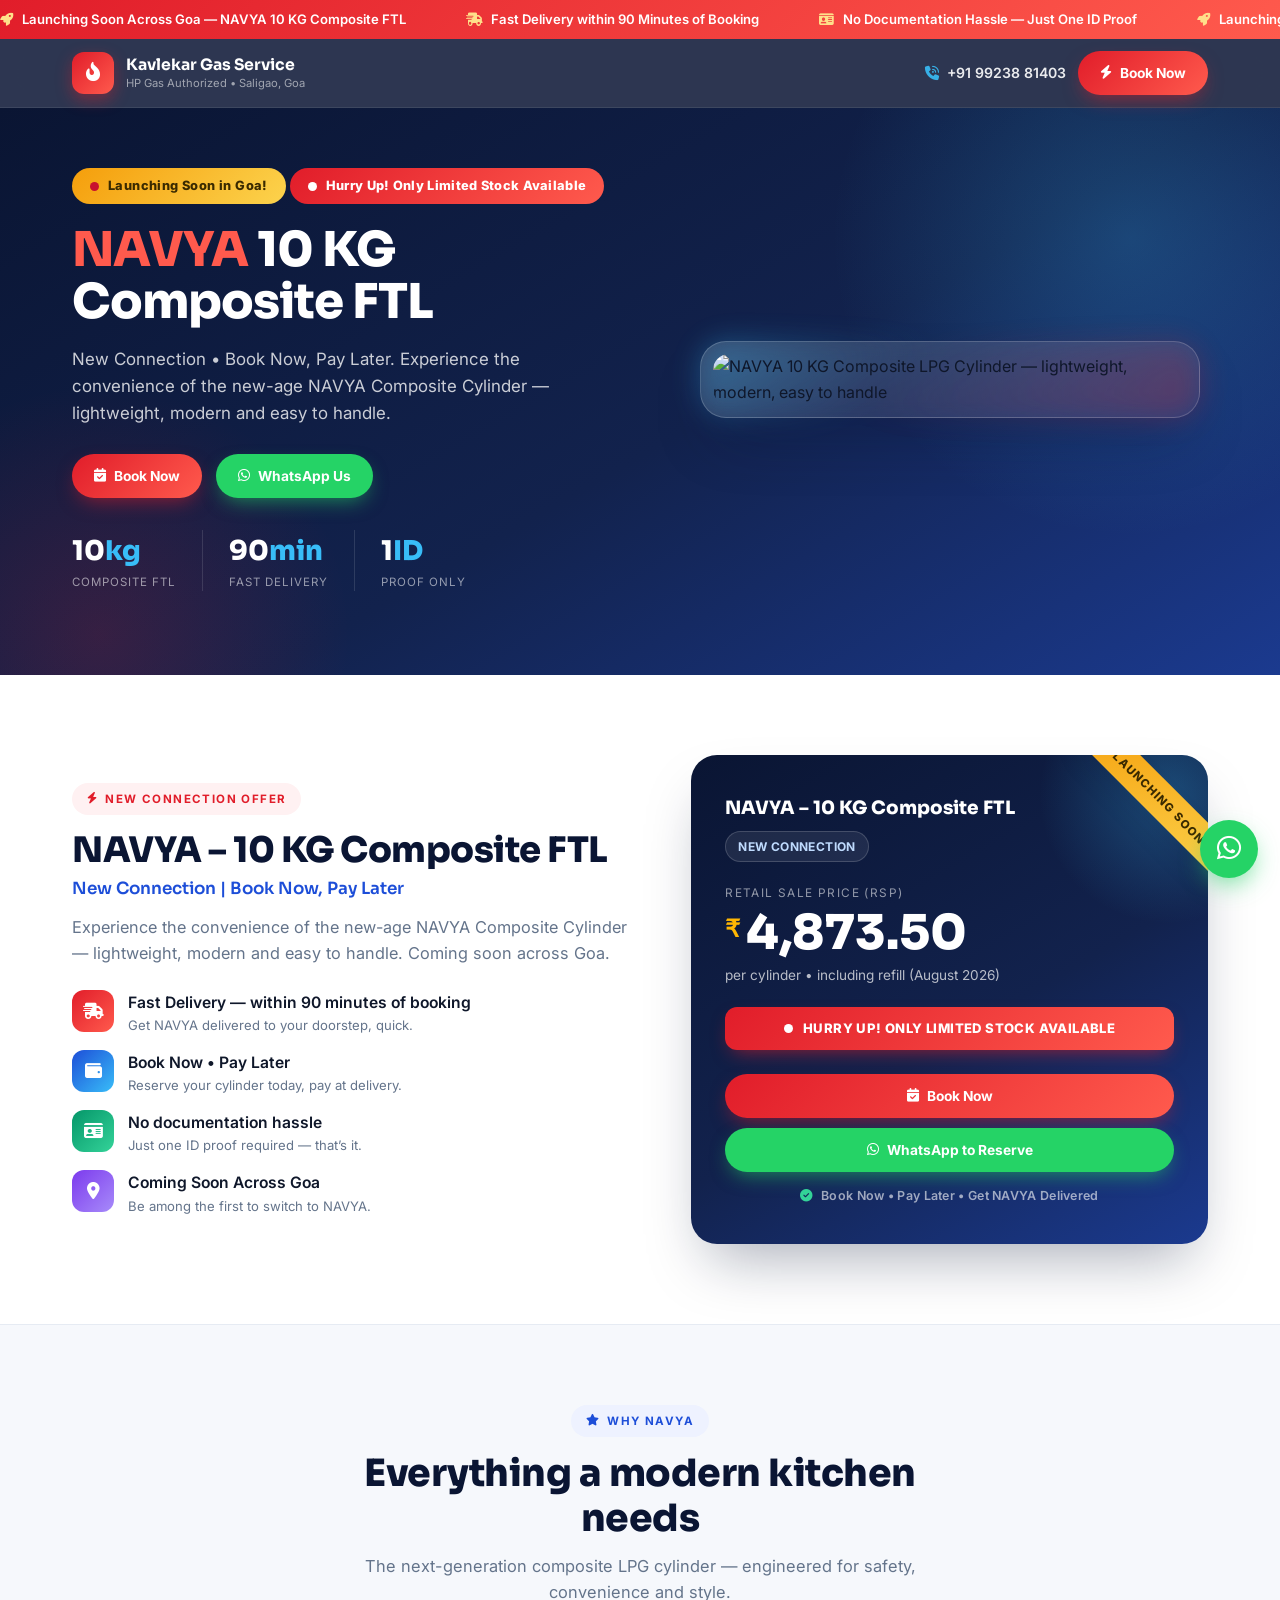
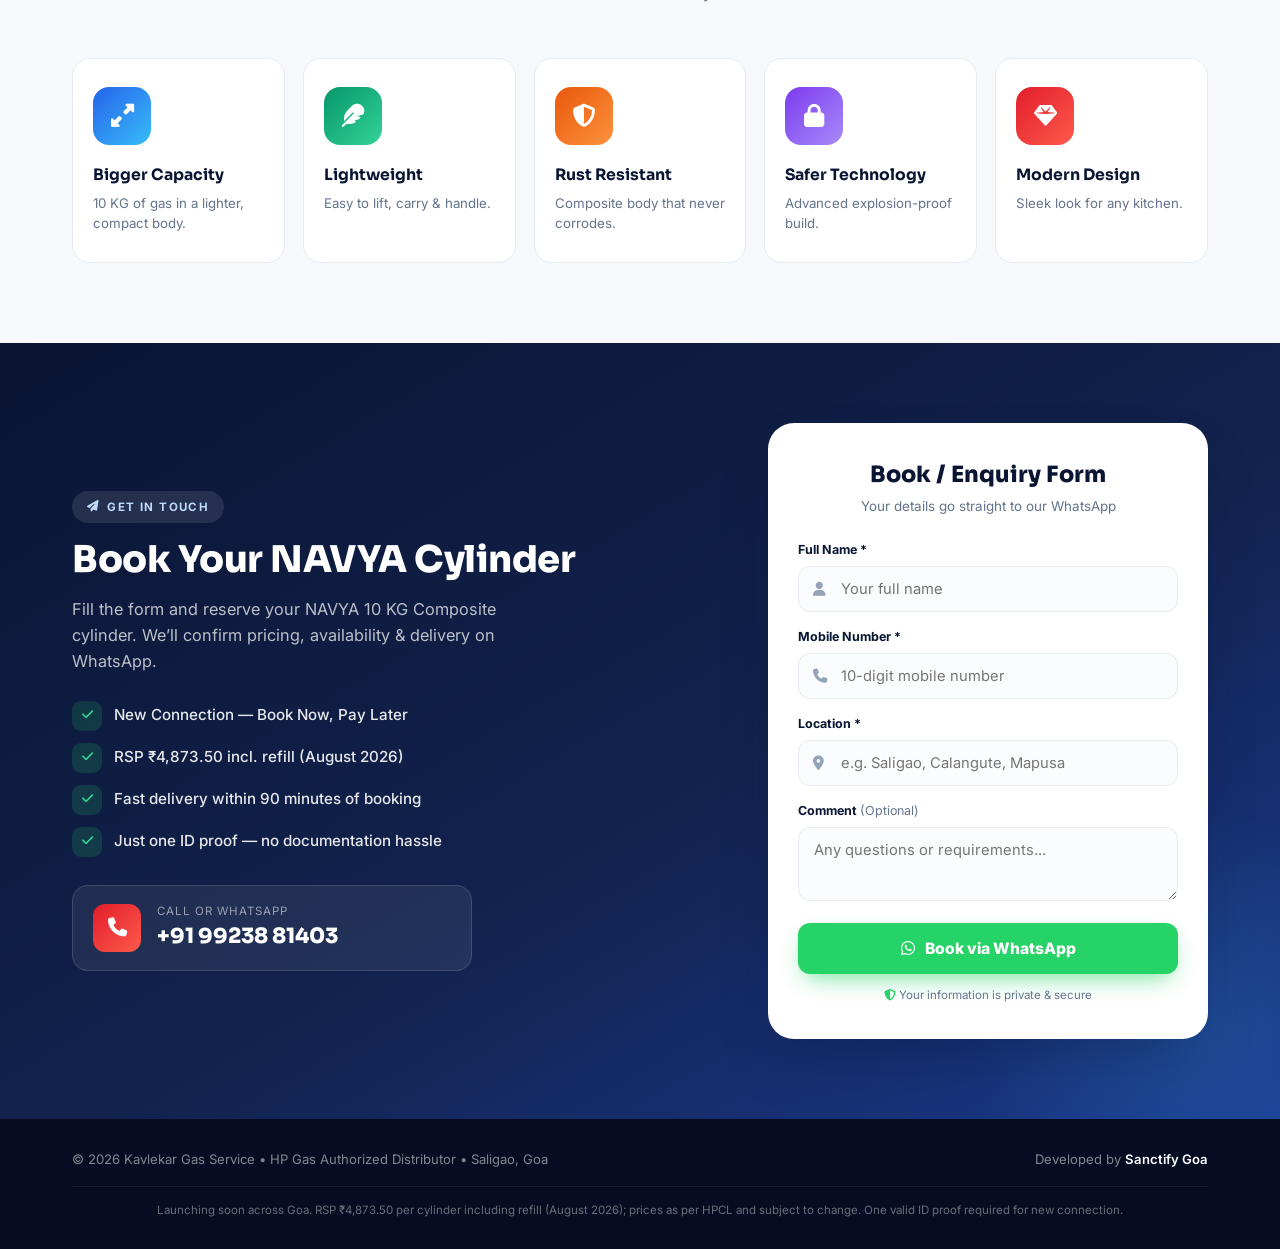
==== navya-campaign/preview/index.html @ 020d154a "preview: add Hurry Up urgency (hero + price card), fix ribbon crop, rebuild footer (copyright left, " ====
<!DOCTYPE html>
<html lang="en">
<head>
<meta charset="UTF-8">
<meta name="viewport" content="width=device-width, initial-scale=1.0">
<meta name="robots" content="noindex,nofollow">
<title>Launching Soon in Goa — NAVYA 10 KG Composite | Kavlekar Gas Service</title>
<meta name="description" content="Launching soon across Goa — NAVYA 10 KG Composite FTL. New connection, Book Now Pay Later. RSP Rs.4873.50 incl. refill. Fast delivery within 90 minutes. Just one ID proof. Call +91 99238 81403.">
<meta name="theme-color" content="#0a1533">

<link rel="icon" href="data:image/svg+xml,%3Csvg xmlns='http://www.w3.org/2000/svg' viewBox='0 0 100 100'%3E%3Crect width='100' height='100' rx='22' fill='%230a1533'/%3E%3Cpath d='M50 20c-9 12-16 20-16 32a16 16 0 0032 0c0-12-7-20-16-32z' fill='%23e11d2a'/%3E%3Cpath d='M50 40c-4 6-7 9-7 15a7 7 0 0014 0c0-6-3-9-7-15z' fill='%23ffb703'/%3E%3C/svg%3E">

<link rel="preconnect" href="https://fonts.googleapis.com">
<link rel="preconnect" href="https://fonts.gstatic.com" crossorigin>
<link href="https://fonts.googleapis.com/css2?family=Sora:wght@400;500;600;700;800&family=Inter:wght@400;500;600;700&display=swap" rel="stylesheet">
<link rel="stylesheet" href="https://cdnjs.cloudflare.com/ajax/libs/font-awesome/6.5.1/css/all.min.css">

<style>
*,*::before,*::after{margin:0;padding:0;box-sizing:border-box}
:root{
  --navy:#0a1533; --navy-2:#12224d; --blue:#1d4ed8; --sky:#38bdf8;
  --red:#e11d2a; --red-2:#b3121d; --amber:#ffb703; --green:#25d366;
  --ink:#0f172a; --muted:#64748b; --line:#e6ebf3; --bg:#f6f8fc; --card:#fff;
  --grad-hero:linear-gradient(150deg,#0a1533 0%,#12224d 55%,#1b3a8f 100%);
  --grad-red:linear-gradient(135deg,#e11d2a 0%,#ff5a4d 100%);
  --grad-blue:linear-gradient(135deg,#1d4ed8 0%,#38bdf8 100%);
  --grad-gold:linear-gradient(135deg,#f59e0b 0%,#fcd34d 100%);
  --sh-sm:0 2px 8px rgba(15,23,42,.06);
  --sh:0 12px 30px -10px rgba(15,23,42,.15);
  --sh-lg:0 30px 60px -18px rgba(10,21,51,.35);
  --r:18px; --r-lg:26px;
  --t:all .3s cubic-bezier(.4,0,.2,1);
}
html{scroll-behavior:smooth}
body{font-family:'Inter',sans-serif;color:var(--ink);background:var(--bg);line-height:1.6;overflow-x:hidden;-webkit-font-smoothing:antialiased}
h1,h2,h3,.disp{font-family:'Sora',sans-serif}
.wrap{max-width:1180px;margin:0 auto;padding:0 22px}
a{text-decoration:none}
img{max-width:100%;display:block}

/* ===== ANNOUNCEMENT TOP BAR ===== */
.topbar{background:var(--grad-red);color:#fff;font-size:.82rem;font-weight:600;overflow:hidden;white-space:nowrap}
.topbar .track{display:inline-flex;gap:60px;padding:9px 0;animation:marquee 22s linear infinite;will-change:transform}
.topbar span{display:inline-flex;align-items:center;gap:9px}
.topbar i{color:#ffe08a}
@keyframes marquee{0%{transform:translateX(0)}100%{transform:translateX(-50%)}}

/* ===== NAVBAR ===== */
.nav{position:sticky;top:0;z-index:900;background:rgba(10,21,51,.85);backdrop-filter:blur(14px);border-bottom:1px solid rgba(255,255,255,.08)}
.nav .wrap{display:flex;align-items:center;justify-content:space-between;padding-top:12px;padding-bottom:12px}
.brand{display:flex;align-items:center;gap:12px}
.brand-badge{width:42px;height:42px;border-radius:12px;background:var(--grad-red);display:flex;align-items:center;justify-content:center;color:#fff;font-size:1.2rem;box-shadow:0 6px 16px rgba(225,29,42,.4)}
.brand-txt{color:#fff;font-weight:700;font-size:.98rem;line-height:1.2;font-family:'Sora',sans-serif}
.brand-txt small{display:block;font-family:'Inter';font-weight:400;font-size:.7rem;color:rgba(255,255,255,.55);margin-top:2px}
.nav-right{display:flex;align-items:center;gap:12px}
.nav-phone{color:#fff;font-weight:600;font-size:.88rem;display:flex;align-items:center;gap:8px;opacity:.9}
.nav-phone i{color:var(--sky)}
.btn{display:inline-flex;align-items:center;gap:8px;font-weight:700;font-size:.86rem;border-radius:50px;padding:11px 22px;cursor:pointer;border:none;transition:var(--t);white-space:nowrap;font-family:'Inter'}
.btn-red{background:var(--grad-red);color:#fff;box-shadow:0 8px 20px -6px rgba(225,29,42,.6)}
.btn-red:hover{transform:translateY(-2px);box-shadow:0 12px 26px -6px rgba(225,29,42,.7)}
.btn-wa{background:var(--green);color:#fff;box-shadow:0 8px 20px -6px rgba(37,211,102,.6)}
.btn-wa:hover{transform:translateY(-2px);background:#1fbe5b;box-shadow:0 12px 26px -6px rgba(37,211,102,.7)}
.btn-block{width:100%;justify-content:center}

/* ===== HERO ===== */
.hero{position:relative;background:var(--grad-hero);overflow:hidden;padding:60px 0 84px}
.hero::before{content:"";position:absolute;width:620px;height:620px;right:-160px;top:-180px;background:radial-gradient(circle,rgba(56,189,248,.22),transparent 68%);border-radius:50%}
.hero::after{content:"";position:absolute;width:520px;height:520px;left:-160px;bottom:-220px;background:radial-gradient(circle,rgba(225,29,42,.18),transparent 68%);border-radius:50%}
.hero .wrap{position:relative;z-index:2;display:grid;grid-template-columns:1.05fr .95fr;gap:50px;align-items:center}
.pill{display:inline-flex;align-items:center;gap:9px;background:var(--grad-gold);border:none;color:#3a2a00;font-size:.8rem;font-weight:800;letter-spacing:.4px;padding:8px 18px;border-radius:50px;margin-bottom:20px}
.pill .dot{width:9px;height:9px;border-radius:50%;background:#c8102e;box-shadow:0 0 0 0 rgba(200,16,46,.7);animation:blip 1.4s infinite}
@keyframes blip{0%{box-shadow:0 0 0 0 rgba(200,16,46,.6)}70%{box-shadow:0 0 0 8px rgba(200,16,46,0)}100%{box-shadow:0 0 0 0 rgba(200,16,46,0)}}
.hero h1{color:#fff;font-size:3rem;font-weight:800;line-height:1.08;letter-spacing:-1px}
.hero h1 .red{color:#ff5a4d}
.hero p.lead{color:rgba(255,255,255,.78);font-size:1.06rem;margin:18px 0 26px;max-width:490px}
.hero-cta{display:flex;gap:14px;flex-wrap:wrap;align-items:center}
.hero-stats{display:flex;gap:26px;margin-top:32px}
.hstat .n{font-family:'Sora';font-size:1.7rem;font-weight:800;color:#fff}
.hstat .n span{color:var(--sky)}
.hstat .l{font-size:.72rem;color:rgba(255,255,255,.55);text-transform:uppercase;letter-spacing:1px}
.hstat+.hstat{padding-left:26px;border-left:1px solid rgba(255,255,255,.12)}

.pill-hurry{display:inline-flex;align-items:center;gap:9px;background:var(--grad-red);color:#fff;font-size:.8rem;font-weight:800;letter-spacing:.3px;padding:8px 18px;border-radius:50px;margin-bottom:20px}
.pill-hurry .dot{width:9px;height:9px;border-radius:50%;background:#fff;box-shadow:0 0 0 0 rgba(255,255,255,.8);animation:blipw 1.4s infinite}
@keyframes blipw{0%{box-shadow:0 0 0 0 rgba(255,255,255,.7)}70%{box-shadow:0 0 0 8px rgba(255,255,255,0)}100%{box-shadow:0 0 0 0 rgba(255,255,255,0)}}
.price-hurry{display:flex;align-items:center;justify-content:center;gap:10px;background:var(--grad-red);color:#fff;font-weight:800;font-size:.82rem;letter-spacing:.4px;text-transform:uppercase;padding:11px 14px;border-radius:12px;margin-top:20px;position:relative;z-index:1;box-shadow:0 8px 20px -8px rgba(225,29,42,.7)}
.price-hurry .dot{width:9px;height:9px;border-radius:50%;background:#fff;animation:blipw 1.4s infinite}

/* hero visual */
.hero-visual{position:relative;display:flex;justify-content:center}
.poster-frame{position:relative;border-radius:var(--r-lg);padding:12px;background:linear-gradient(160deg,rgba(255,255,255,.16),rgba(255,255,255,.05));border:1px solid rgba(255,255,255,.2);backdrop-filter:blur(8px);box-shadow:var(--sh-lg);max-width:500px;width:100%}
.poster-frame::after{content:"";position:absolute;inset:-2px;border-radius:calc(var(--r-lg) + 2px);background:linear-gradient(140deg,rgba(56,189,248,.5),transparent 40%,rgba(225,29,42,.4));z-index:-1;filter:blur(14px);opacity:.7}
.poster-frame img{border-radius:16px;width:100%;height:auto;display:block}

/* ===== SECTION SHELL ===== */
.sec{padding:80px 0}
.sec-head{text-align:center;max-width:640px;margin:0 auto 52px}
.eyebrow{display:inline-flex;align-items:center;gap:7px;background:#eef2ff;color:var(--blue);font-weight:700;font-size:.72rem;letter-spacing:1.4px;text-transform:uppercase;padding:7px 15px;border-radius:50px;margin-bottom:15px}
.sec-head h2{font-size:2.35rem;font-weight:800;color:var(--navy);letter-spacing:-.5px;line-height:1.18}
.sec-head p{color:var(--muted);font-size:1.03rem;margin-top:12px}

/* ===== OFFER / PRICING ===== */
.offer{background:#fff;border-bottom:1px solid var(--line)}
.offer-grid{display:grid;grid-template-columns:1.05fr .95fr;gap:48px;align-items:center}
.offer-info .eyebrow{background:#fff1f2;color:var(--red)}
.offer-info h2{font-size:2.2rem;font-weight:800;color:var(--navy);letter-spacing:-.5px;line-height:1.15}
.offer-info h2 .thin{display:block;font-size:1.05rem;font-weight:600;color:var(--blue);margin-top:8px;letter-spacing:0}
.offer-info>p{color:var(--muted);font-size:1.02rem;margin:16px 0 24px}
.offer-points{list-style:none;display:grid;gap:14px}
.offer-points li{display:flex;align-items:flex-start;gap:14px;font-size:.98rem;font-weight:600;color:var(--ink)}
.offer-points li i{flex:none;width:42px;height:42px;border-radius:12px;display:flex;align-items:center;justify-content:center;font-size:1.05rem;color:#fff}
.op1 i{background:var(--grad-red)} .op2 i{background:var(--grad-blue)} .op3 i{background:linear-gradient(135deg,#059669,#34d399)} .op4 i{background:linear-gradient(135deg,#7c3aed,#a78bfa)}
.offer-points small{display:block;font-weight:400;color:var(--muted);font-size:.82rem}

/* price card */
.price-card{position:relative;background:var(--grad-hero);border-radius:var(--r-lg);padding:38px 34px;color:#fff;box-shadow:var(--sh-lg);overflow:hidden}
.price-card::before{content:"";position:absolute;width:260px;height:260px;right:-90px;top:-90px;background:radial-gradient(circle,rgba(56,189,248,.28),transparent 70%);border-radius:50%}
.price-ribbon{position:absolute;top:26px;right:-56px;width:210px;transform:rotate(45deg);text-align:center;background:var(--grad-gold);color:#3a2a00;font-weight:800;font-size:.72rem;letter-spacing:1px;padding:8px 0;box-shadow:var(--sh)}
.price-tag{position:relative;z-index:1}
.price-tag .prod{font-family:'Sora';font-weight:800;font-size:1.15rem;color:#fff}
.price-tag .conn{display:inline-block;margin-top:8px;font-size:.75rem;font-weight:700;letter-spacing:.4px;text-transform:uppercase;color:#bfdbfe;background:rgba(255,255,255,.08);border:1px solid rgba(255,255,255,.16);padding:5px 12px;border-radius:50px}
.price-label{margin-top:22px;font-size:.74rem;text-transform:uppercase;letter-spacing:1.4px;color:rgba(255,255,255,.55)}
.price-amount{font-family:'Sora';font-weight:800;font-size:3rem;line-height:1;margin-top:6px;display:flex;align-items:flex-start;gap:6px}
.price-amount .cur{font-size:1.5rem;margin-top:8px;color:var(--amber)}
.price-unit{font-size:.85rem;color:rgba(255,255,255,.7);margin-top:8px}
.price-actions{display:grid;gap:10px;margin-top:24px;position:relative;z-index:1}
.price-note{text-align:center;font-size:.78rem;color:rgba(255,255,255,.6);margin-top:14px;font-weight:600;letter-spacing:.3px}
.price-note i{color:#34d399;margin-right:5px}

/* ===== BENEFITS ===== */
.benefits{display:grid;grid-template-columns:repeat(5,1fr);gap:18px}
.bcard{background:var(--card);border:1px solid var(--line);border-radius:var(--r);padding:28px 20px;transition:var(--t);position:relative;overflow:hidden}
.bcard::before{content:"";position:absolute;inset:0 0 auto 0;height:4px;background:var(--grad-blue);transform:scaleX(0);transform-origin:left;transition:var(--t)}
.bcard:hover{transform:translateY(-8px);box-shadow:var(--sh);border-color:transparent}
.bcard:hover::before{transform:scaleX(1)}
.bic{width:58px;height:58px;border-radius:16px;display:flex;align-items:center;justify-content:center;font-size:1.45rem;margin-bottom:18px;color:#fff}
.b1{background:linear-gradient(135deg,#2563eb,#38bdf8)}.b2{background:linear-gradient(135deg,#059669,#34d399)}.b3{background:linear-gradient(135deg,#ea580c,#fb923c)}.b4{background:linear-gradient(135deg,#7c3aed,#a78bfa)}.b5{background:linear-gradient(135deg,#e11d2a,#ff5a4d)}
.bcard h3{font-size:.98rem;font-weight:700;color:var(--navy);margin-bottom:6px}
.bcard p{font-size:.83rem;color:var(--muted);line-height:1.5}

/* ===== ENQUIRY ===== */
.enq{background:var(--grad-hero);position:relative;overflow:hidden}
.enq::before{content:"";position:absolute;right:-140px;bottom:-140px;width:460px;height:460px;background:radial-gradient(circle,rgba(56,189,248,.16),transparent 68%);border-radius:50%}
.enq .wrap{position:relative;z-index:2;display:grid;grid-template-columns:1fr 440px;gap:56px;align-items:center}
.enq-left .eyebrow{background:rgba(255,255,255,.1);color:#bfdbfe}
.enq-left h2{color:#fff;font-size:2.3rem;font-weight:800;letter-spacing:-.5px;line-height:1.2}
.enq-left>p{color:rgba(255,255,255,.72);font-size:1.02rem;margin:14px 0 26px;max-width:460px}
.enq-list{list-style:none;display:grid;gap:12px}
.enq-list li{display:flex;align-items:center;gap:12px;color:rgba(255,255,255,.9);font-size:.95rem;font-weight:500}
.enq-list li i{width:30px;height:30px;border-radius:9px;background:rgba(37,211,102,.16);color:#34d399;display:flex;align-items:center;justify-content:center;font-size:.8rem}
.enq-phone{margin-top:28px;display:flex;align-items:center;gap:16px;background:rgba(255,255,255,.07);border:1px solid rgba(255,255,255,.14);border-radius:16px;padding:16px 20px;max-width:400px}
.enq-phone .ic{width:48px;height:48px;border-radius:12px;background:var(--grad-red);color:#fff;display:flex;align-items:center;justify-content:center;font-size:1.2rem}
.enq-phone .t small{color:rgba(255,255,255,.55);font-size:.72rem;text-transform:uppercase;letter-spacing:1px;display:block}
.enq-phone .t a{color:#fff;font-family:'Sora';font-weight:800;font-size:1.32rem}

/* form */
.form-card{background:#fff;border-radius:var(--r-lg);padding:34px 30px;box-shadow:var(--sh-lg)}
.form-card h3{font-size:1.4rem;font-weight:800;color:var(--navy);text-align:center}
.form-card .fsub{text-align:center;color:var(--muted);font-size:.84rem;margin:4px 0 22px}
.fg{margin-bottom:15px}
.fg label{display:block;font-size:.78rem;font-weight:700;color:var(--navy);margin-bottom:6px}
.fg label .opt{color:var(--muted);font-weight:400}
.fwrap{position:relative}
.fwrap>i{position:absolute;left:15px;top:50%;transform:translateY(-50%);color:#94a3b8;font-size:.9rem}
.fld{width:100%;padding:13px 15px 13px 42px;border:1.5px solid var(--line);border-radius:12px;font-family:'Inter';font-size:.92rem;background:#fbfcfe;transition:var(--t);outline:none}
textarea.fld{padding:13px 15px;min-height:74px;resize:vertical}
.fld:focus{border-color:var(--blue);background:#fff;box-shadow:0 0 0 4px rgba(29,78,216,.1)}
.btn-submit{width:100%;padding:16px;margin-top:6px;background:var(--green);color:#fff;border:none;border-radius:12px;font-family:'Inter';font-weight:800;font-size:.98rem;display:flex;align-items:center;justify-content:center;gap:10px;cursor:pointer;transition:var(--t);box-shadow:0 10px 24px -8px rgba(37,211,102,.7)}
.btn-submit:hover{transform:translateY(-2px);background:#1fbe5b}
.fnote{text-align:center;font-size:.72rem;color:var(--muted);margin-top:12px}
.fnote i{color:var(--green)}

/* ===== FOOTER ===== */
.foot{background:#060d22;color:rgba(255,255,255,.5);padding:30px 0;font-size:.82rem}
.foot a{color:#fff;font-weight:600}
.foot a:hover{text-decoration:underline}
.foot-row{display:flex;justify-content:space-between;align-items:center;gap:14px;flex-wrap:wrap}
.foot-left,.foot-right{margin:0}
.disclaimer{font-size:.72rem;color:rgba(255,255,255,.4);margin-top:16px;padding-top:14px;border-top:1px solid rgba(255,255,255,.08);text-align:center}
@media(max-width:680px){.foot-row{flex-direction:column;text-align:center;gap:8px}}

/* ===== FLOATING ===== */
.fab-wa{position:fixed;right:22px;bottom:22px;z-index:950;width:58px;height:58px;border-radius:50%;background:var(--green);color:#fff;font-size:1.7rem;display:flex;align-items:center;justify-content:center;box-shadow:0 10px 26px -6px rgba(37,211,102,.7);transition:var(--t)}
.fab-wa:hover{transform:scale(1.1)}
.fab-top{position:fixed;right:28px;bottom:90px;z-index:949;width:44px;height:44px;border-radius:50%;background:var(--navy);color:#fff;display:flex;align-items:center;justify-content:center;box-shadow:var(--sh);border:1px solid rgba(255,255,255,.12);opacity:0;pointer-events:none;transition:var(--t)}
.fab-top.on{opacity:1;pointer-events:auto}
.fab-top:hover{background:var(--blue)}

/* toast */
.toast{position:fixed;top:80px;right:20px;z-index:9999;background:var(--navy);color:#fff;padding:14px 22px;border-radius:12px;font-weight:600;font-size:.86rem;display:flex;align-items:center;gap:9px;box-shadow:var(--sh-lg);transform:translateX(130%);transition:transform .45s cubic-bezier(.68,-.3,.27,1.5)}
.toast.on{transform:translateX(0)}
.toast i{color:#34d399}

/* ===== RESPONSIVE ===== */
@media(max-width:980px){
  .hero .wrap,.enq .wrap,.offer-grid{grid-template-columns:1fr;gap:40px}
  .hero h1{font-size:2.5rem}
  .benefits{grid-template-columns:repeat(3,1fr)}
  .enq-left{text-align:center}
  .enq-list{max-width:420px;margin:0 auto;text-align:left}
  .enq-phone{margin-left:auto;margin-right:auto}
}
@media(max-width:680px){
  .nav-phone{display:none}
  .hero{padding:44px 0 60px}
  .hero h1{font-size:2.05rem}
  .benefits{grid-template-columns:1fr 1fr;gap:12px}
  .sec{padding:58px 0}
  .sec-head h2,.enq-left h2,.offer-info h2{font-size:1.75rem}
  .brand-txt small{display:none}
  .price-amount{font-size:2.5rem}
}
@media(max-width:420px){
  .hero-stats{gap:16px}.hstat+.hstat{padding-left:16px}
  .form-card,.price-card{padding:26px 20px}
}
</style>
</head>
<body>

<!-- ANNOUNCEMENT BAR -->
<div class="topbar">
  <div class="track">
    <span><i class="fas fa-rocket"></i> Launching Soon Across Goa — NAVYA 10 KG Composite FTL</span>
    <span><i class="fas fa-truck-fast"></i> Fast Delivery within 90 Minutes of Booking</span>
    <span><i class="fas fa-id-card"></i> No Documentation Hassle — Just One ID Proof</span>
    <span><i class="fas fa-rocket"></i> Launching Soon Across Goa — NAVYA 10 KG Composite FTL</span>
    <span><i class="fas fa-truck-fast"></i> Fast Delivery within 90 Minutes of Booking</span>
    <span><i class="fas fa-id-card"></i> No Documentation Hassle — Just One ID Proof</span>
  </div>
</div>

<!-- NAV -->
<nav class="nav">
  <div class="wrap">
    <a href="https://www.kavlekargasservice.in" class="brand">
      <span class="brand-badge"><i class="fas fa-fire-flame-curved"></i></span>
      <span class="brand-txt">Kavlekar Gas Service<small>HP Gas Authorized &bull; Saligao, Goa</small></span>
    </a>
    <div class="nav-right">
      <span class="nav-phone"><i class="fas fa-phone-volume"></i> +91 99238 81403</span>
      <a href="#enquiry" class="btn btn-red"><i class="fas fa-bolt"></i> Book Now</a>
    </div>
  </div>
</nav>

<!-- HERO -->
<header class="hero">
  <div class="wrap">
    <div class="hero-copy">
      <span class="pill"><span class="dot"></span> Launching Soon in Goa!</span>
      <span class="pill-hurry"><span class="dot"></span> Hurry Up! Only Limited Stock Available</span>
      <h1><span class="red">NAVYA</span> 10 KG Composite FTL</h1>
      <p class="lead">New Connection &bull; Book Now, Pay Later. Experience the convenience of the new-age NAVYA Composite Cylinder — lightweight, modern and easy to handle.</p>
      <div class="hero-cta">
        <a href="#enquiry" class="btn btn-red"><i class="fas fa-calendar-check"></i> Book Now</a>
        <a href="https://wa.me/919923881403?text=Hi%2C%20I%20want%20to%20book%20the%20NAVYA%2010%20KG%20Composite%20Cylinder%20(New%20Connection%2C%20Pay%20Later)." target="_blank" class="btn btn-wa"><i class="fab fa-whatsapp"></i> WhatsApp Us</a>
      </div>
      <div class="hero-stats">
        <div class="hstat"><div class="n">10<span>kg</span></div><div class="l">Composite FTL</div></div>
        <div class="hstat"><div class="n">90<span>min</span></div><div class="l">Fast Delivery</div></div>
        <div class="hstat"><div class="n">1<span>ID</span></div><div class="l">Proof Only</div></div>
      </div>
    </div>
    <div class="hero-visual">
      <div class="poster-frame">
        <img src="https://www.kavlekargasservice.in/navya-campaign/navya-poster.jpeg" alt="NAVYA 10 KG Composite LPG Cylinder — lightweight, modern, easy to handle">
      </div>
    </div>
  </div>
</header>

<!-- OFFER / PRICING -->
<section class="sec offer">
  <div class="wrap">
    <div class="offer-grid">
      <div class="offer-info">
        <span class="eyebrow"><i class="fas fa-bolt"></i> New Connection Offer</span>
        <h2>NAVYA &ndash; 10 KG Composite FTL
          <span class="thin">New Connection | Book Now, Pay Later</span>
        </h2>
        <p>Experience the convenience of the new-age NAVYA Composite Cylinder — lightweight, modern and easy to handle. Coming soon across Goa.</p>
        <ul class="offer-points">
          <li class="op1"><i class="fas fa-truck-fast"></i><span>Fast Delivery — within 90 minutes of booking<small>Get NAVYA delivered to your doorstep, quick.</small></span></li>
          <li class="op2"><i class="fas fa-wallet"></i><span>Book Now &bull; Pay Later<small>Reserve your cylinder today, pay at delivery.</small></span></li>
          <li class="op3"><i class="fas fa-id-card"></i><span>No documentation hassle<small>Just one ID proof required — that&rsquo;s it.</small></span></li>
          <li class="op4"><i class="fas fa-location-dot"></i><span>Coming Soon Across Goa<small>Be among the first to switch to NAVYA.</small></span></li>
        </ul>
      </div>

      <div class="price-card">
        <div class="price-ribbon">LAUNCHING SOON</div>
        <div class="price-tag">
          <div class="prod">NAVYA &ndash; 10 KG Composite FTL</div>
          <span class="conn">New Connection</span>
        </div>
        <div class="price-label">Retail Sale Price (RSP)</div>
        <div class="price-amount"><span class="cur">&#8377;</span>4,873.50</div>
        <div class="price-unit">per cylinder &bull; including refill (August 2026)</div>
        <div class="price-hurry"><span class="dot"></span> Hurry Up! Only Limited Stock Available</div>
        <div class="price-actions">
          <a href="#enquiry" class="btn btn-red btn-block"><i class="fas fa-calendar-check"></i> Book Now</a>
          <a href="https://wa.me/919923881403?text=Hi%2C%20I%20want%20to%20book%20the%20NAVYA%2010%20KG%20Composite%20FTL%20New%20Connection%20(RSP%20Rs.4873.50%2C%20incl.%20refill).%20Book%20Now%2C%20Pay%20Later." target="_blank" class="btn btn-wa btn-block"><i class="fab fa-whatsapp"></i> WhatsApp to Reserve</a>
        </div>
        <p class="price-note"><i class="fas fa-check-circle"></i> Book Now &bull; Pay Later &bull; Get NAVYA Delivered</p>
      </div>
    </div>
  </div>
</section>

<!-- BENEFITS -->
<section class="sec">
  <div class="wrap">
    <div class="sec-head">
      <span class="eyebrow"><i class="fas fa-star"></i> Why NAVYA</span>
      <h2>Everything a modern kitchen needs</h2>
      <p>The next-generation composite LPG cylinder — engineered for safety, convenience and style.</p>
    </div>
    <div class="benefits">
      <div class="bcard"><div class="bic b1"><i class="fas fa-up-right-and-down-left-from-center"></i></div><h3>Bigger Capacity</h3><p>10 KG of gas in a lighter, compact body.</p></div>
      <div class="bcard"><div class="bic b2"><i class="fas fa-feather"></i></div><h3>Lightweight</h3><p>Easy to lift, carry &amp; handle.</p></div>
      <div class="bcard"><div class="bic b3"><i class="fas fa-shield-halved"></i></div><h3>Rust Resistant</h3><p>Composite body that never corrodes.</p></div>
      <div class="bcard"><div class="bic b4"><i class="fas fa-lock"></i></div><h3>Safer Technology</h3><p>Advanced explosion-proof build.</p></div>
      <div class="bcard"><div class="bic b5"><i class="fas fa-gem"></i></div><h3>Modern Design</h3><p>Sleek look for any kitchen.</p></div>
    </div>
  </div>
</section>

<!-- ENQUIRY -->
<section class="sec enq" id="enquiry">
  <div class="wrap">
    <div class="enq-left">
      <span class="eyebrow"><i class="fas fa-paper-plane"></i> Get in touch</span>
      <h2>Book Your NAVYA Cylinder</h2>
      <p>Fill the form and reserve your NAVYA 10 KG Composite cylinder. We&rsquo;ll confirm pricing, availability &amp; delivery on WhatsApp.</p>
      <ul class="enq-list">
        <li><i class="fas fa-check"></i> New Connection &mdash; Book Now, Pay Later</li>
        <li><i class="fas fa-check"></i> RSP &#8377;4,873.50 incl. refill (August 2026)</li>
        <li><i class="fas fa-check"></i> Fast delivery within 90 minutes of booking</li>
        <li><i class="fas fa-check"></i> Just one ID proof &mdash; no documentation hassle</li>
      </ul>
      <div class="enq-phone">
        <span class="ic"><i class="fas fa-phone"></i></span>
        <span class="t"><small>Call or WhatsApp</small><a href="tel:+919923881403">+91 99238 81403</a></span>
      </div>
    </div>
    <div class="form-card">
      <h3>Book / Enquiry Form</h3>
      <p class="fsub">Your details go straight to our WhatsApp</p>
      <form id="enqForm" novalidate>
        <div class="fg"><label>Full Name *</label><div class="fwrap"><i class="fas fa-user"></i><input class="fld" id="name" placeholder="Your full name" required></div></div>
        <div class="fg"><label>Mobile Number *</label><div class="fwrap"><i class="fas fa-phone"></i><input class="fld" id="mobile" type="tel" maxlength="10" placeholder="10-digit mobile number" required></div></div>
        <div class="fg"><label>Location *</label><div class="fwrap"><i class="fas fa-location-dot"></i><input class="fld" id="location" placeholder="e.g. Saligao, Calangute, Mapusa" required></div></div>
        <div class="fg"><label>Comment <span class="opt">(Optional)</span></label><textarea class="fld" id="comment" placeholder="Any questions or requirements..."></textarea></div>
        <button type="submit" class="btn-submit"><i class="fab fa-whatsapp"></i> Book via WhatsApp</button>
        <p class="fnote"><i class="fas fa-shield-halved"></i> Your information is private &amp; secure</p>
      </form>
    </div>
  </div>
</section>

<!-- FOOTER -->
<footer class="foot">
  <div class="wrap foot-row">
    <p class="foot-left">&copy; 2026 Kavlekar Gas Service &bull; HP Gas Authorized Distributor &bull; Saligao, Goa</p>
    <p class="foot-right">Developed by <a href="https://www.sanctify.in" target="_blank" rel="noopener noreferrer" title="Advertising &amp; Digital Marketing Agency in Goa">Sanctify Goa</a></p>
  </div>
  <div class="wrap">
    <p class="disclaimer">Launching soon across Goa. RSP &#8377;4,873.50 per cylinder including refill (August 2026); prices as per HPCL and subject to change. One valid ID proof required for new connection.</p>
  </div>
</footer>

<a href="https://wa.me/919923881403?text=Hi%2C%20I%20am%20interested%20in%20the%20NAVYA%2010%20KG%20Composite%20Cylinder." target="_blank" class="fab-wa" aria-label="WhatsApp"><i class="fab fa-whatsapp"></i></a>
<a href="#" class="fab-top" id="fabTop" aria-label="Back to top"><i class="fas fa-arrow-up"></i></a>
<div class="toast" id="toast"><i class="fas fa-circle-check"></i> Opening WhatsApp...</div>

<script>
document.getElementById('enqForm').addEventListener('submit',function(e){
  e.preventDefault();
  var name=document.getElementById('name').value.trim();
  var mobile=document.getElementById('mobile').value.trim();
  var loc=document.getElementById('location').value.trim();
  var c=document.getElementById('comment').value.trim();
  if(!name||!mobile||!loc){alert('Please fill all required fields.');return;}
  if(!/^[0-9]{10}$/.test(mobile)){alert('Please enter a valid 10-digit mobile number.');document.getElementById('mobile').focus();return;}
  var m='*New NAVYA 10 KG Composite Booking*\n\n*Name:* '+name+'\n*Mobile:* +91 '+mobile+'\n*Location:* '+loc+(c?'\n*Comment:* '+c:'')+'\n\n_Book Now, Pay Later — via Kavlekar Gas Service_';
  var url='https://wa.me/919923881403?text='+encodeURIComponent(m);
  var t=document.getElementById('toast');t.classList.add('on');setTimeout(function(){t.classList.remove('on')},3000);
  setTimeout(function(){window.open(url,'_blank')},400);
});
document.getElementById('mobile').addEventListener('input',function(){this.value=this.value.replace(/[^0-9]/g,'')});
var fabTop=document.getElementById('fabTop');
window.addEventListener('scroll',function(){fabTop.classList.toggle('on',window.scrollY>420)});
fabTop.addEventListener('click',function(e){e.preventDefault();window.scrollTo({top:0,behavior:'smooth'})});
document.querySelectorAll('a[href^="#"]').forEach(function(a){a.addEventListener('click',function(e){var el=document.querySelector(this.getAttribute('href'));if(el&&this.getAttribute('href')!=='#'){e.preventDefault();el.scrollIntoView({behavior:'smooth'})}})});
</script>
</body>
</html>
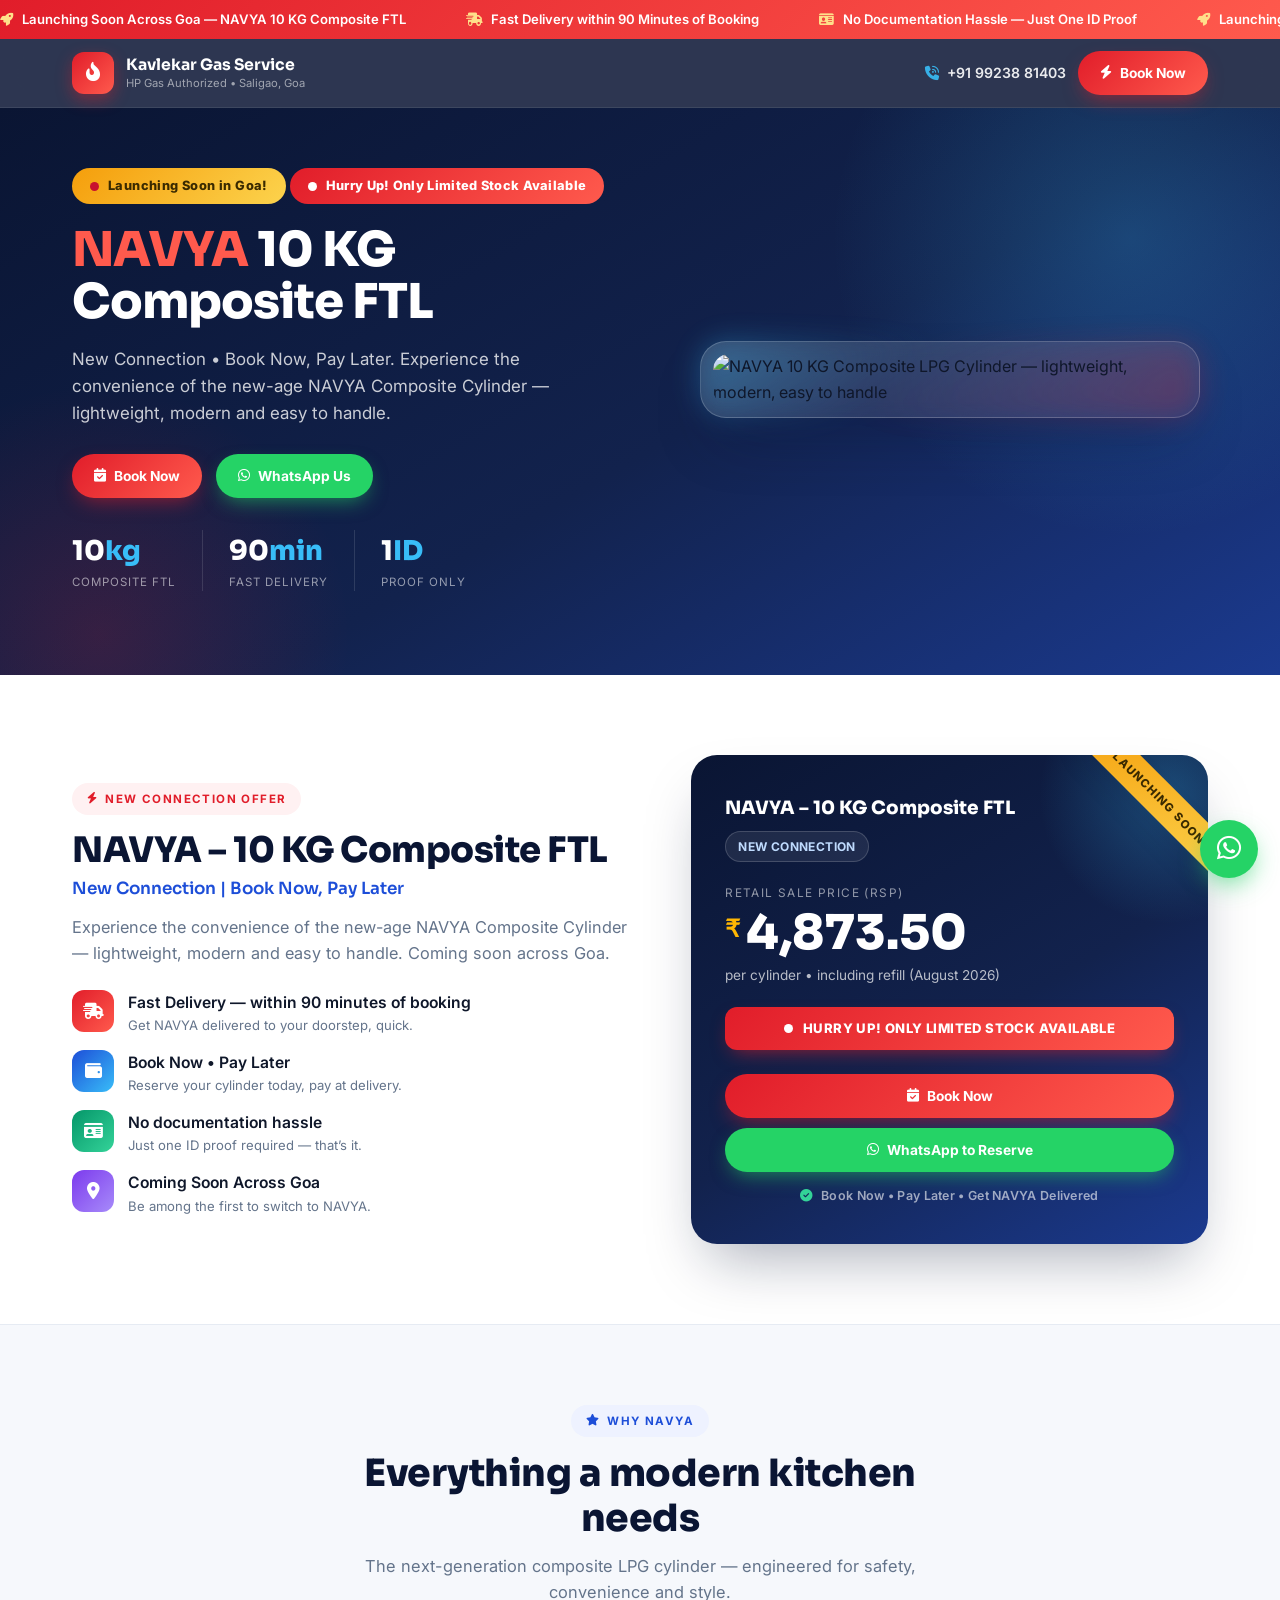
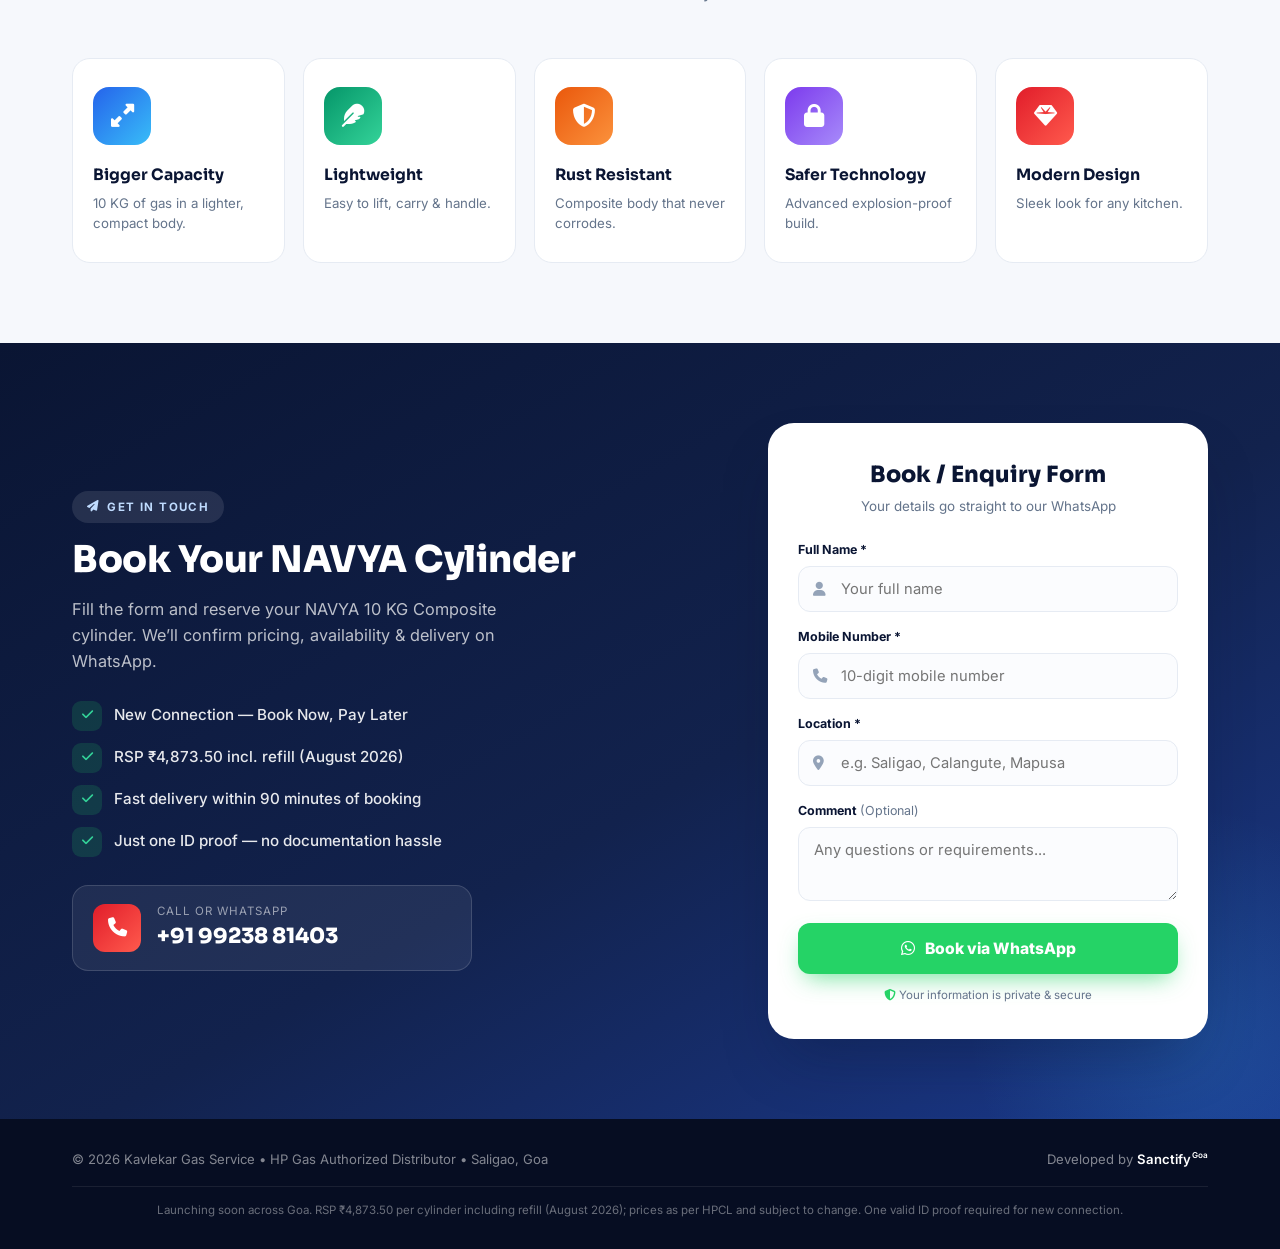
==== commit 06b9b339: "footer: Sanctify + superscript Goa (maps link, Best Digital Marketing Agency in Goa)" ====
--- a/navya-campaign/preview/index.html
+++ b/navya-campaign/preview/index.html
@@ -176,6 +176,8 @@
 .foot a:hover{text-decoration:underline}
 .foot-row{display:flex;justify-content:space-between;align-items:center;gap:14px;flex-wrap:wrap}
 .foot-left,.foot-right{margin:0}
+.foot-right sup{font-size:.62em}
+.foot-right sup a{margin-left:1px}
 .disclaimer{font-size:.72rem;color:rgba(255,255,255,.4);margin-top:16px;padding-top:14px;border-top:1px solid rgba(255,255,255,.08);text-align:center}
 @media(max-width:680px){.foot-row{flex-direction:column;text-align:center;gap:8px}}
 
@@ -363,7 +365,7 @@
 <footer class="foot">
   <div class="wrap foot-row">
     <p class="foot-left">&copy; 2026 Kavlekar Gas Service &bull; HP Gas Authorized Distributor &bull; Saligao, Goa</p>
-    <p class="foot-right">Developed by <a href="https://www.sanctify.in" target="_blank" rel="noopener noreferrer" title="Advertising &amp; Digital Marketing Agency in Goa">Sanctify Goa</a></p>
+    <p class="foot-right">Developed by <a href="https://www.sanctify.in" target="_blank" rel="noopener noreferrer" title="Advertising &amp; Digital Marketing Agency in Goa">Sanctify</a><sup><a href="https://maps.app.goo.gl/2XnXgZmGjwy1UWqE8" target="_blank" rel="noopener noreferrer" title="Best Digital Marketing Agency in Goa">Goa</a></sup></p>
   </div>
   <div class="wrap">
     <p class="disclaimer">Launching soon across Goa. RSP &#8377;4,873.50 per cylinder including refill (August 2026); prices as per HPCL and subject to change. One valid ID proof required for new connection.</p>
